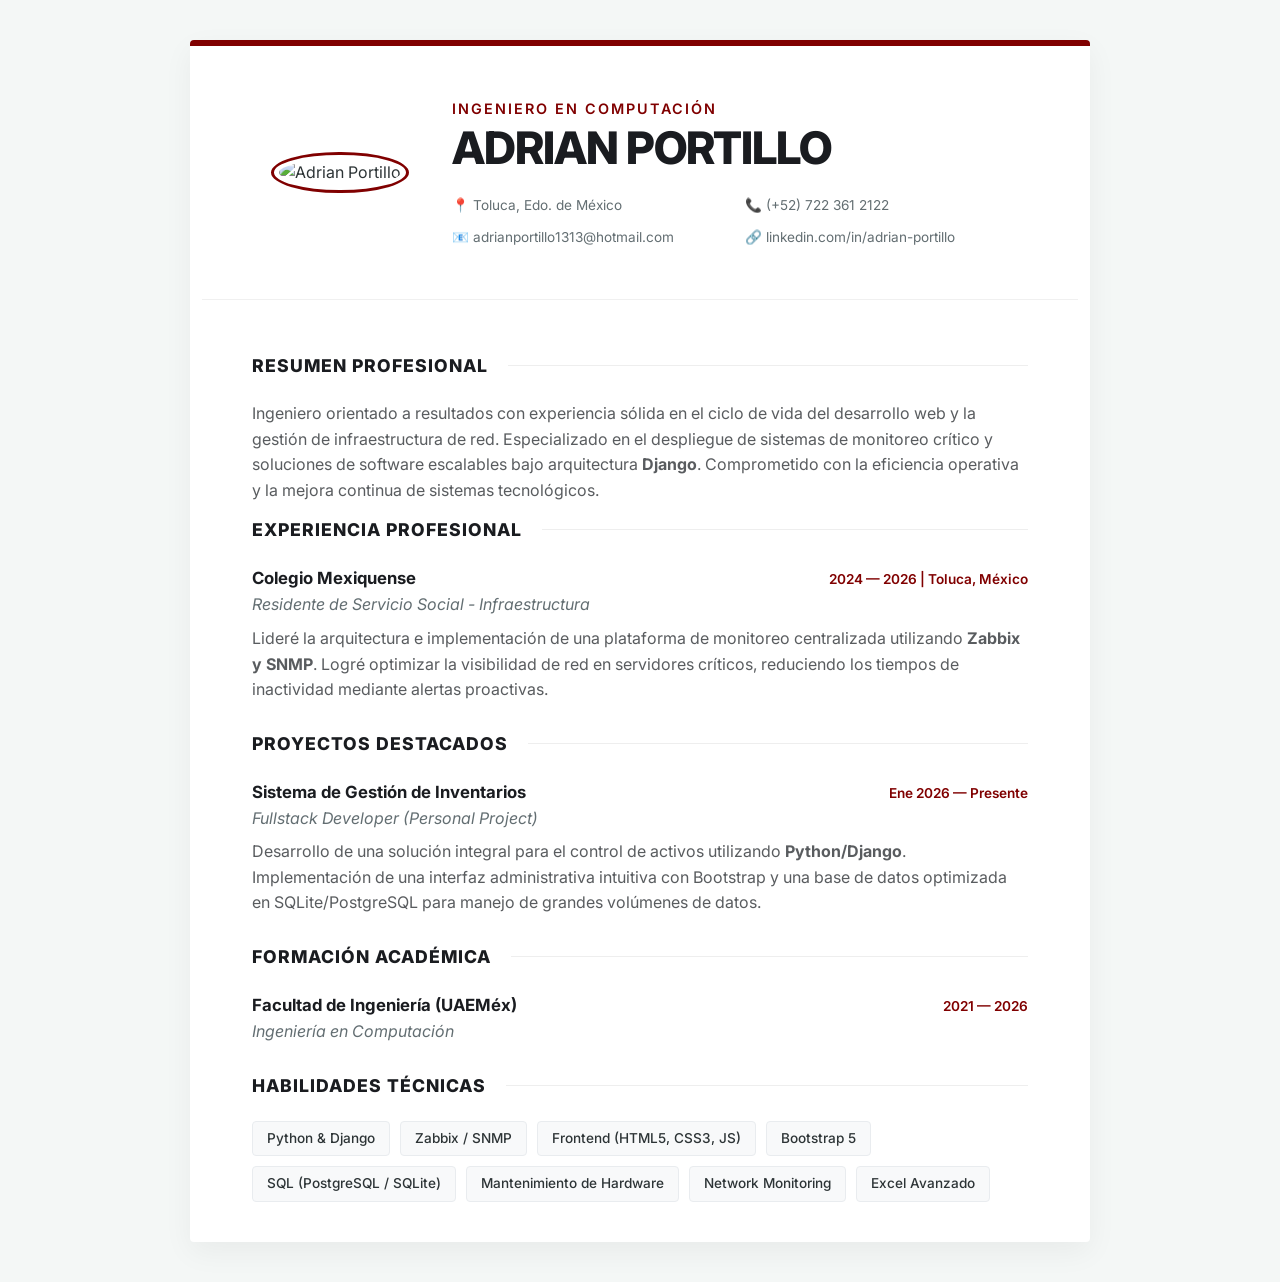
==== cv/Adrian/index.html @ 278dfc6e "Merge pull request #24 from DiegoMS0606/cv-adrian Actualiza el index principal y el CV de Adrian" ====
<!DOCTYPE html>
<html lang="es">

<head>
    <meta charset="UTF-8">
    <meta name="viewport" content="width=device-width, initial-scale=1.0">
    <title>CV - Adrian Portillo Moreno</title>
    <link href="https://cdn.jsdelivr.net/npm/bootstrap@5.3.0/dist/css/bootstrap.min.css" rel="stylesheet">
    <link href="https://fonts.googleapis.com/css2?family=Inter:wght@300;400;600;800&display=swap" rel="stylesheet">
    <style>
        :root {
            --primary: #800000;
            /* Burdeos Profesional */
            --dark: #1a1c20;
            --light-bg: #f4f7f6;
            --text-main: #2d3436;
            --text-muted: #636e72;
        }

        body {
            background-color: var(--light-bg);
            font-family: 'Inter', sans-serif;
            color: var(--text-main);
            line-height: 1.6;
            padding: 40px 0;
        }

        .cv-paper {
            max-width: 900px;
            margin: auto;
            background: #ffffff;
            box-shadow: 0 10px 30px rgba(0, 0, 0, 0.05);
            border-radius: 4px;
            overflow: hidden;
            border-top: 6px solid var(--primary);
        }

        /* Header Estilizado */
        .header-main {
            padding: 50px;
            background-color: #fff;
            border-bottom: 1px solid #f0f0f0;
        }

        .profile-img {
            width: 150px;
            height: 150px;
            object-fit: cover;
            border-radius: 50%;
            /* Círculo perfecto es más estético */
            border: 3px solid var(--primary);
            padding: 5px;
            background: #fff;
        }

        .name-title h1 {
            font-weight: 800;
            color: var(--dark);
            letter-spacing: -1px;
            font-size: 2.8rem;
            margin-bottom: 0;
        }

        .name-title .occupation {
            color: var(--primary);
            font-weight: 600;
            text-transform: uppercase;
            letter-spacing: 2px;
            font-size: 0.9rem;
        }

        .contact-grid {
            display: grid;
            grid-template-columns: repeat(2, 1fr);
            gap: 10px;
            margin-top: 20px;
            font-size: 0.85rem;
            color: var(--text-muted);
        }

        /* Cuerpo del CV */
        .cv-content {
            padding: 40px 50px;
        }

        .section-header {
            display: flex;
            align-items: center;
            margin-bottom: 25px;
            margin-top: 15px;
        }

        .section-header h3 {
            font-size: 1.1rem;
            font-weight: 800;
            color: var(--dark);
            text-transform: uppercase;
            letter-spacing: 1px;
            margin: 0;
            min-width: fit-content;
        }

        .section-header .line {
            flex-grow: 1;
            height: 1px;
            background: #eee;
            margin-left: 20px;
        }

        /* Items de Experiencia */
        .exp-item {
            margin-bottom: 30px;
            position: relative;
        }

        .exp-header {
            display: flex;
            justify-content: space-between;
            align-items: baseline;
        }

        .company {
            font-weight: 700;
            font-size: 1.05rem;
            color: var(--dark);
        }

        .date-location {
            color: var(--primary);
            font-weight: 600;
            font-size: 0.85rem;
        }

        .job-title {
            display: block;
            font-style: italic;
            color: var(--text-muted);
            margin-bottom: 8px;
        }

        /* Habilidades */
        .skills-container {
            display: flex;
            flex-wrap: wrap;
            gap: 10px;
        }

        .skill-tag {
            background: #f8f9fa;
            border: 1px solid #e9ecef;
            color: var(--text-main);
            padding: 6px 14px;
            border-radius: 4px;
            font-size: 0.85rem;
            font-weight: 500;
            transition: all 0.2s;
        }

        .skill-tag:hover {
            border-color: var(--primary);
            color: var(--primary);
            transform: translateY(-2px);
        }

        @media (max-width: 768px) {
            .contact-grid {
                grid-template-columns: 1fr;
            }

            .header-main {
                padding: 30px;
                text-align: center;
            }

            .exp-header {
                flex-direction: column;
            }

            .cv-content {
                padding: 30px;
            }
        }
    </style>
</head>

<body>

    <div class="container cv-paper">
        <header class="header-main">
            <div class="row align-items-center">
                <div class="col-md-3 text-center mb-4 mb-md-0">
                    <img src="../../img/gabo.jpg" alt="Adrian Portillo" class="profile-img">
                </div>
                <div class="col-md-9 name-title">
                    <span class="occupation">Ingeniero en Computación</span>
                    <h1>ADRIAN PORTILLO</h1>
                    <div class="contact-grid">
                        <span>📍 Toluca, Edo. de México</span>
                        <span>📞 (+52) 722 361 2122</span>
                        <span>📧 adrianportillo1313@hotmail.com</span>
                        <span>🔗 linkedin.com/in/adrian-portillo</span>
                    </div>
                </div>
            </div>
        </header>

        <div class="cv-content">

            <div class="section-header">
                <h3>Resumen Profesional</h3>
                <div class="line"></div>
            </div>
            <p class="text-muted">
                Ingeniero orientado a resultados con experiencia sólida en el ciclo de vida del desarrollo web y la
                gestión de infraestructura de red. Especializado en el despliegue de sistemas de monitoreo crítico y
                soluciones de software escalables bajo arquitectura <strong>Django</strong>. Comprometido con la
                eficiencia operativa y la mejora continua de sistemas tecnológicos.
            </p>

            <div class="section-header">
                <h3>Experiencia Profesional</h3>
                <div class="line"></div>
            </div>

            <div class="exp-item">
                <div class="exp-header">
                    <span class="company">Colegio Mexiquense</span>
                    <span class="date-location">2024 — 2026 | Toluca, México</span>
                </div>
                <span class="job-title">Residente de Servicio Social - Infraestructura</span>
                <p class="text-muted">
                    Lideré la arquitectura e implementación de una plataforma de monitoreo centralizada utilizando
                    <strong>Zabbix y SNMP</strong>. Logré optimizar la visibilidad de red en servidores críticos,
                    reduciendo los tiempos de inactividad mediante alertas proactivas.
                </p>
            </div>

            <div class="section-header">
                <h3>Proyectos Destacados</h3>
                <div class="line"></div>
            </div>

            <div class="exp-item">
                <div class="exp-header">
                    <span class="company">Sistema de Gestión de Inventarios</span>
                    <span class="date-location">Ene 2026 — Presente</span>
                </div>
                <span class="job-title">Fullstack Developer (Personal Project)</span>
                <p class="text-muted">
                    Desarrollo de una solución integral para el control de activos utilizando
                    <strong>Python/Django</strong>. Implementación de una interfaz administrativa intuitiva con
                    Bootstrap y una base de datos optimizada en SQLite/PostgreSQL para manejo de grandes volúmenes de
                    datos.
                </p>
            </div>

            <div class="section-header">
                <h3>Formación Académica</h3>
                <div class="line"></div>
            </div>

            <div class="exp-item">
                <div class="exp-header">
                    <span class="company">Facultad de Ingeniería (UAEMéx)</span>
                    <span class="date-location">2021 — 2026</span>
                </div>
                <span class="job-title">Ingeniería en Computación</span>
            </div>

            <div class="section-header">
                <h3>Habilidades Técnicas</h3>
                <div class="line"></div>
            </div>
            <div class="skills-container">
                <div class="skill-tag">Python & Django</div>
                <div class="skill-tag">Zabbix / SNMP</div>
                <div class="skill-tag">Frontend (HTML5, CSS3, JS)</div>
                <div class="skill-tag">Bootstrap 5</div>
                <div class="skill-tag">SQL (PostgreSQL / SQLite)</div>
                <div class="skill-tag">Mantenimiento de Hardware</div>
                <div class="skill-tag">Network Monitoring</div>
                <div class="skill-tag">Excel Avanzado</div>
            </div>
        </div>
    </div>

</body>

</html>
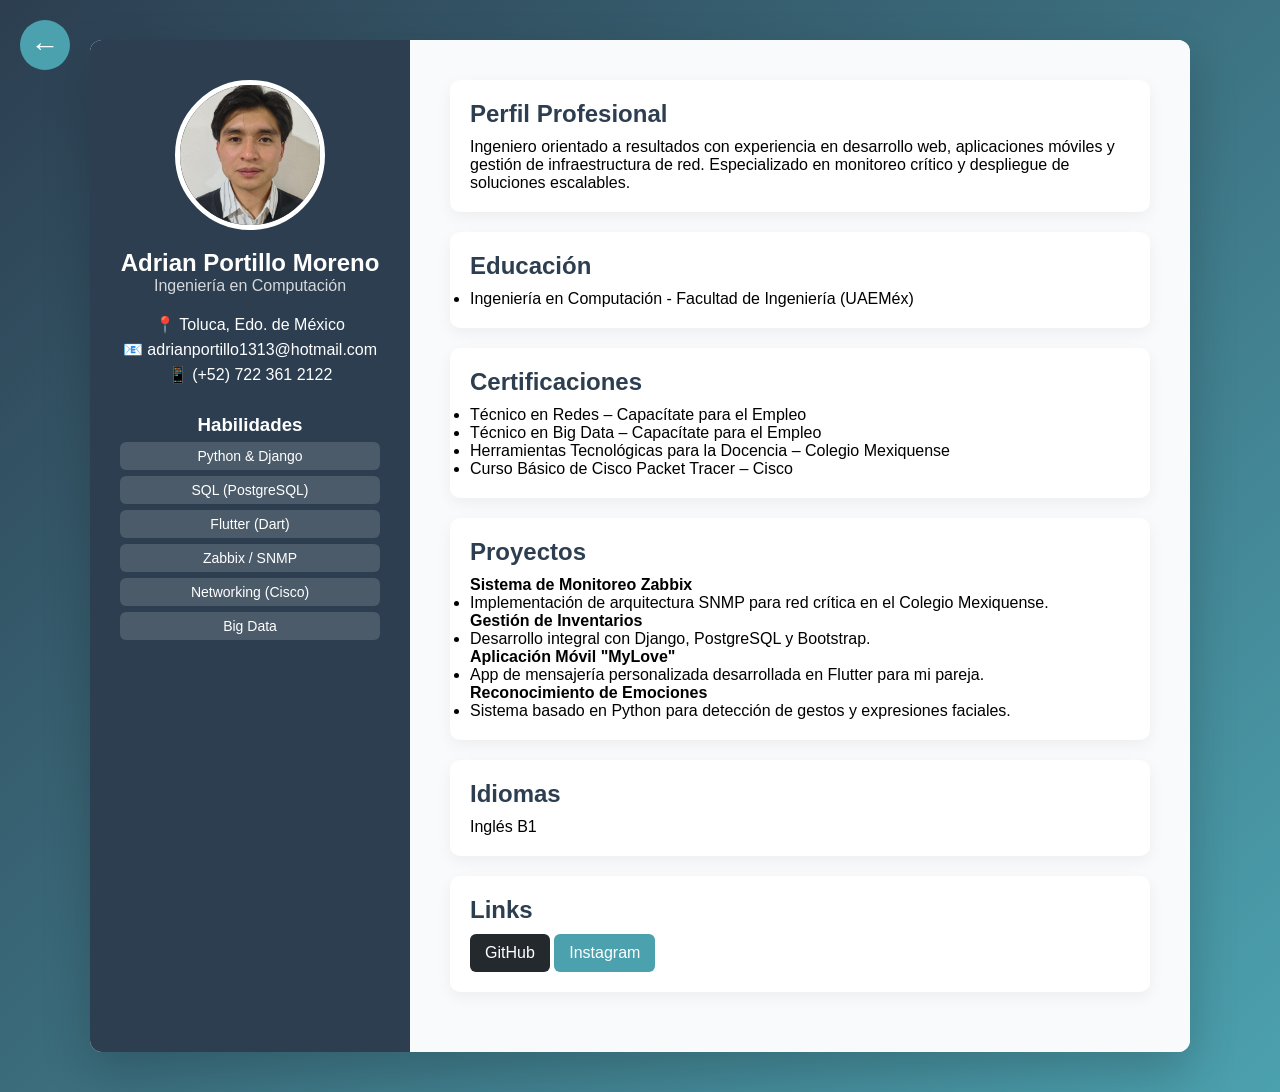
==== commit f21aac4a: "Merge pull request #61 from DiegoMS0606/adrian-portillo Actualización final Adrian y Gabo" ====
--- a/cv/Adrian/index.html
+++ b/cv/Adrian/index.html
@@ -3,285 +3,110 @@
 
 <head>
     <meta charset="UTF-8">
+    <title>CV - Adrian Portillo Moreno</title>
+    <link rel="stylesheet" href="../../css/styles.css">
     <meta name="viewport" content="width=device-width, initial-scale=1.0">
-    <title>CV - Adrian Portillo Moreno</title>
-    <link href="https://cdn.jsdelivr.net/npm/bootstrap@5.3.0/dist/css/bootstrap.min.css" rel="stylesheet">
-    <link href="https://fonts.googleapis.com/css2?family=Inter:wght@300;400;600;800&display=swap" rel="stylesheet">
-    <style>
-        :root {
-            --primary: #800000;
-            /* Burdeos Profesional */
-            --dark: #1a1c20;
-            --light-bg: #f4f7f6;
-            --text-main: #2d3436;
-            --text-muted: #636e72;
-        }
-
-        body {
-            background-color: var(--light-bg);
-            font-family: 'Inter', sans-serif;
-            color: var(--text-main);
-            line-height: 1.6;
-            padding: 40px 0;
-        }
-
-        .cv-paper {
-            max-width: 900px;
-            margin: auto;
-            background: #ffffff;
-            box-shadow: 0 10px 30px rgba(0, 0, 0, 0.05);
-            border-radius: 4px;
-            overflow: hidden;
-            border-top: 6px solid var(--primary);
-        }
-
-        /* Header Estilizado */
-        .header-main {
-            padding: 50px;
-            background-color: #fff;
-            border-bottom: 1px solid #f0f0f0;
-        }
-
-        .profile-img {
-            width: 150px;
-            height: 150px;
-            object-fit: cover;
-            border-radius: 50%;
-            /* Círculo perfecto es más estético */
-            border: 3px solid var(--primary);
-            padding: 5px;
-            background: #fff;
-        }
-
-        .name-title h1 {
-            font-weight: 800;
-            color: var(--dark);
-            letter-spacing: -1px;
-            font-size: 2.8rem;
-            margin-bottom: 0;
-        }
-
-        .name-title .occupation {
-            color: var(--primary);
-            font-weight: 600;
-            text-transform: uppercase;
-            letter-spacing: 2px;
-            font-size: 0.9rem;
-        }
-
-        .contact-grid {
-            display: grid;
-            grid-template-columns: repeat(2, 1fr);
-            gap: 10px;
-            margin-top: 20px;
-            font-size: 0.85rem;
-            color: var(--text-muted);
-        }
-
-        /* Cuerpo del CV */
-        .cv-content {
-            padding: 40px 50px;
-        }
-
-        .section-header {
-            display: flex;
-            align-items: center;
-            margin-bottom: 25px;
-            margin-top: 15px;
-        }
-
-        .section-header h3 {
-            font-size: 1.1rem;
-            font-weight: 800;
-            color: var(--dark);
-            text-transform: uppercase;
-            letter-spacing: 1px;
-            margin: 0;
-            min-width: fit-content;
-        }
-
-        .section-header .line {
-            flex-grow: 1;
-            height: 1px;
-            background: #eee;
-            margin-left: 20px;
-        }
-
-        /* Items de Experiencia */
-        .exp-item {
-            margin-bottom: 30px;
-            position: relative;
-        }
-
-        .exp-header {
-            display: flex;
-            justify-content: space-between;
-            align-items: baseline;
-        }
-
-        .company {
-            font-weight: 700;
-            font-size: 1.05rem;
-            color: var(--dark);
-        }
-
-        .date-location {
-            color: var(--primary);
-            font-weight: 600;
-            font-size: 0.85rem;
-        }
-
-        .job-title {
-            display: block;
-            font-style: italic;
-            color: var(--text-muted);
-            margin-bottom: 8px;
-        }
-
-        /* Habilidades */
-        .skills-container {
-            display: flex;
-            flex-wrap: wrap;
-            gap: 10px;
-        }
-
-        .skill-tag {
-            background: #f8f9fa;
-            border: 1px solid #e9ecef;
-            color: var(--text-main);
-            padding: 6px 14px;
-            border-radius: 4px;
-            font-size: 0.85rem;
-            font-weight: 500;
-            transition: all 0.2s;
-        }
-
-        .skill-tag:hover {
-            border-color: var(--primary);
-            color: var(--primary);
-            transform: translateY(-2px);
-        }
-
-        @media (max-width: 768px) {
-            .contact-grid {
-                grid-template-columns: 1fr;
-            }
-
-            .header-main {
-                padding: 30px;
-                text-align: center;
-            }
-
-            .exp-header {
-                flex-direction: column;
-            }
-
-            .cv-content {
-                padding: 30px;
-            }
-        }
-    </style>
 </head>
 
-<body>
+<body class="cv">
 
-    <div class="container cv-paper">
-        <header class="header-main">
-            <div class="row align-items-center">
-                <div class="col-md-3 text-center mb-4 mb-md-0">
-                    <img src="../../img/gabo.jpg" alt="Adrian Portillo" class="profile-img">
-                </div>
-                <div class="col-md-9 name-title">
-                    <span class="occupation">Ingeniero en Computación</span>
-                    <h1>ADRIAN PORTILLO</h1>
-                    <div class="contact-grid">
-                        <span>📍 Toluca, Edo. de México</span>
-                        <span>📞 (+52) 722 361 2122</span>
-                        <span>📧 adrianportillo1313@hotmail.com</span>
-                        <span>🔗 linkedin.com/in/adrian-portillo</span>
-                    </div>
-                </div>
-            </div>
-        </header>
+    <a href="../../index.html" class="back-btn" title="Regresar al Inicio">←</a>
 
-        <div class="cv-content">
+    <div class="wrapper">
 
-            <div class="section-header">
-                <h3>Resumen Profesional</h3>
-                <div class="line"></div>
-            </div>
-            <p class="text-muted">
-                Ingeniero orientado a resultados con experiencia sólida en el ciclo de vida del desarrollo web y la
-                gestión de infraestructura de red. Especializado en el despliegue de sistemas de monitoreo crítico y
-                soluciones de software escalables bajo arquitectura <strong>Django</strong>. Comprometido con la
-                eficiencia operativa y la mejora continua de sistemas tecnológicos.
-            </p>
+        <aside class="sidebar">
+            <img src="../../img/adrian.jpg" alt="Foto de perfil" class="profile-pic">
 
-            <div class="section-header">
-                <h3>Experiencia Profesional</h3>
-                <div class="line"></div>
+            <h1 class="cv">Adrian Portillo Moreno</h1>
+            <p class="role">Ingeniería en Computación</p>
+
+            <div class="contact">
+                <p>📍 Toluca, Edo. de México</p>
+                <p>
+                    <a href="mailto:adrianportillo1313@hotmail.com?subject=Contacto desde portafolio"
+                        title="Enviar Correo">
+                        📧 adrianportillo1313@hotmail.com
+                    </a>
+                </p>
+                <p>📱 (+52) 722 361 2122</p>
             </div>
 
-            <div class="exp-item">
-                <div class="exp-header">
-                    <span class="company">Colegio Mexiquense</span>
-                    <span class="date-location">2024 — 2026 | Toluca, México</span>
+            <div class="skills">
+                <h3>Habilidades</h3>
+                <div class="skill">Python & Django</div>
+                <div class="skill">SQL (PostgreSQL)</div>
+                <div class="skill">Flutter (Dart)</div>
+                <div class="skill">Zabbix / SNMP</div>
+                <div class="skill">Networking (Cisco)</div>
+                <div class="skill">Big Data</div>
+            </div>
+        </aside>
+
+        <main class="content">
+
+            <section class="card">
+                <h2>Perfil Profesional</h2>
+                <p>
+                    Ingeniero orientado a resultados con experiencia en desarrollo web, aplicaciones móviles y gestión
+                    de infraestructura de red.
+                    Especializado en monitoreo crítico y despliegue de soluciones escalables.
+                </p>
+            </section>
+
+            <section class="card">
+                <h2>Educación</h2>
+                <ul>
+                    <li>Ingeniería en Computación - Facultad de Ingeniería (UAEMéx)</li>
+                </ul>
+            </section>
+
+            <section class="card">
+                <h2>Certificaciones</h2>
+                <ul>
+                    <li>Técnico en Redes – Capacítate para el Empleo</li>
+                    <li>Técnico en Big Data – Capacítate para el Empleo</li>
+                    <li>Herramientas Tecnológicas para la Docencia – Colegio Mexiquense</li>
+                    <li>Curso Básico de Cisco Packet Tracer – Cisco</li>
+                </ul>
+            </section>
+
+            <section class="card">
+                <h2>Proyectos</h2>
+                <p><strong>Sistema de Monitoreo Zabbix</strong></p>
+                <ul>
+                    <li>Implementación de arquitectura SNMP para red crítica en el Colegio Mexiquense.</li>
+                </ul>
+                <p><strong>Gestión de Inventarios</strong></p>
+                <ul>
+                    <li>Desarrollo integral con Django, PostgreSQL y Bootstrap.</li>
+                </ul>
+                <p><strong>Aplicación Móvil "MyLove"</strong></p>
+                <ul>
+                    <li>App de mensajería personalizada desarrollada en Flutter para mi pareja.</li>
+                </ul>
+                <p><strong>Reconocimiento de Emociones</strong></p>
+                <ul>
+                    <li>Sistema basado en Python para detección de gestos y expresiones faciales.</li>
+                </ul>
+            </section>
+
+            <section class="card">
+                <h2>Idiomas</h2>
+                <p>Inglés B1</p>
+            </section>
+
+            <section class="card">
+                <h2>Links</h2>
+                <div class="links-container">
+                    <a href="https://github.com/g3adrianportillomoreno-png" target="_blank" class="btn"
+                        style="background-color: #24292e;">GitHub</a>
+                    <a href="https://www.instagram.com/adrian.portillo10?igsh=azh4dW0zMWlueW1p" target="_blank"
+                        class="btn">Instagram</a>
                 </div>
-                <span class="job-title">Residente de Servicio Social - Infraestructura</span>
-                <p class="text-muted">
-                    Lideré la arquitectura e implementación de una plataforma de monitoreo centralizada utilizando
-                    <strong>Zabbix y SNMP</strong>. Logré optimizar la visibilidad de red en servidores críticos,
-                    reduciendo los tiempos de inactividad mediante alertas proactivas.
-                </p>
-            </div>
+            </section>
 
-            <div class="section-header">
-                <h3>Proyectos Destacados</h3>
-                <div class="line"></div>
-            </div>
+        </main>
 
-            <div class="exp-item">
-                <div class="exp-header">
-                    <span class="company">Sistema de Gestión de Inventarios</span>
-                    <span class="date-location">Ene 2026 — Presente</span>
-                </div>
-                <span class="job-title">Fullstack Developer (Personal Project)</span>
-                <p class="text-muted">
-                    Desarrollo de una solución integral para el control de activos utilizando
-                    <strong>Python/Django</strong>. Implementación de una interfaz administrativa intuitiva con
-                    Bootstrap y una base de datos optimizada en SQLite/PostgreSQL para manejo de grandes volúmenes de
-                    datos.
-                </p>
-            </div>
-
-            <div class="section-header">
-                <h3>Formación Académica</h3>
-                <div class="line"></div>
-            </div>
-
-            <div class="exp-item">
-                <div class="exp-header">
-                    <span class="company">Facultad de Ingeniería (UAEMéx)</span>
-                    <span class="date-location">2021 — 2026</span>
-                </div>
-                <span class="job-title">Ingeniería en Computación</span>
-            </div>
-
-            <div class="section-header">
-                <h3>Habilidades Técnicas</h3>
-                <div class="line"></div>
-            </div>
-            <div class="skills-container">
-                <div class="skill-tag">Python & Django</div>
-                <div class="skill-tag">Zabbix / SNMP</div>
-                <div class="skill-tag">Frontend (HTML5, CSS3, JS)</div>
-                <div class="skill-tag">Bootstrap 5</div>
-                <div class="skill-tag">SQL (PostgreSQL / SQLite)</div>
-                <div class="skill-tag">Mantenimiento de Hardware</div>
-                <div class="skill-tag">Network Monitoring</div>
-                <div class="skill-tag">Excel Avanzado</div>
-            </div>
-        </div>
     </div>
 
 </body>
--- a/css/styles.css
+++ b/css/styles.css
@@ -0,0 +1,450 @@
+* {
+    margin: 0;
+    padding: 0;
+    box-sizing: border-box;
+}
+
+body {
+    font-family: 'Segoe UI', sans-serif;
+    background: linear-gradient(135deg, #2c3e50, #4ca1af);
+    min-height: 100vh;
+}
+
+
+/* LAYOUT */
+
+.wrapper {
+    display: flex;
+    max-width: 1100px;
+    margin: 40px auto;
+    background: white;
+    border-radius: 12px;
+    overflow: hidden;
+    box-shadow: 0 20px 50px rgba(0,0,0,0.2);
+}
+
+/* SIDEBAR */
+
+.sidebar {
+    background: #2c3e50;
+    color: white;
+    width: 320px;
+    padding: 40px 30px;
+    text-align: center;
+}
+.sidebar a{
+    color: white;
+}
+
+.profile-pic {
+    width: 150px;
+    height: 150px;
+    border-radius: 50%;
+    object-fit: cover;
+    border: 5px solid white;
+    margin-bottom: 15px;
+}
+
+.role {
+    opacity: 0.8;
+    margin-bottom: 20px;
+}
+
+.contact p, .contact a {
+    margin: 6px 0;
+    text-decoration: none;
+}
+
+/* SKILLS */
+
+.skills {
+    margin-top: 30px;
+}
+
+.skill {
+    background: rgba(255,255,255,0.15);
+    margin: 6px 0;
+    padding: 6px;
+    border-radius: 6px;
+    font-size: 14px;
+}
+
+/* CONTENT */
+
+.content {
+    flex: 1;
+    padding: 40px;
+    background: #f9fafc;
+}
+
+.card {
+    background: white;
+    padding: 20px;
+    margin-bottom: 20px;
+    border-radius: 10px;
+    box-shadow: 0 5px 15px rgba(0,0,0,0.05);
+}
+
+.card .certifications a{
+    text-decoration: none;
+    color: black;
+}
+
+h2 {
+    margin-bottom: 10px;
+    color: #2c3e50;
+}
+
+/* BUTTON */
+
+.btn {
+    display: inline-block;
+    padding: 10px 15px;
+    background: #4ca1af;
+    color: white;
+    border-radius: 6px;
+    text-decoration: none;
+    transition: 0.3s;
+}
+
+.btn:hover {
+    background: #2c3e50;
+}
+
+.back-btn {
+    position: fixed;
+    top: 20px;
+    left: 20px;
+    background: #4ca1af;
+    color: white;
+
+    width: 50px;
+    height: 50px;
+
+    display: flex;
+    align-items: center;
+    justify-content: center;
+
+    border-radius: 50%;
+    text-decoration: none;
+    font-size: 1.8rem;
+
+    z-index: 1000;
+    transition: 0.3s;
+}
+
+.back-btn:hover {
+    background: #2c3e50;
+}
+
+/* 📱 RESPONSIVE */
+
+@media (max-width: 900px) {
+    .wrapper {
+        flex-direction: column;
+    }
+
+    .sidebar {
+        width: 100%;
+    }
+
+    .content {
+        padding: 25px;
+    }
+
+    .profile-pic {
+        width: 120px;
+        height: 120px;
+    }
+    
+}
+
+@media (max-width: 600px) {
+    .home header h1 {
+        font-size: 1.5rem;
+    }
+
+    .home .container {
+        padding: 15px;
+    }
+}
+
+/* =========================
+   🔵 ESTILOS SOLO PARA INDEX
+========================= */
+
+.home {
+    display: flex;
+    flex-direction: column;
+    min-height: 100vh;
+}
+
+
+/* El main crece y empuja el footer */
+.home .container {
+    flex: 1;
+    max-width: 1000px;
+    margin: 30px auto;
+    padding: 20px;
+    width: 100%;
+}
+
+/* Footer siempre abajo */
+.home footer {
+    text-align: center;
+    padding: 20px;
+    opacity: 0.7;
+}
+
+
+
+.home {
+    font-family: Arial, sans-serif;
+    background: #0f172a;
+    color: #e2e8f0;
+}
+
+/* HEADER */
+.home header {
+    background: #1e293b;
+    padding: 20px;
+    text-align: center;
+}
+
+.home header h1 {
+    font-size: 2rem;
+}
+
+.home header p {
+    opacity: 0.8;
+}
+
+/* CONTENEDOR */
+.home .container {
+    max-width: 1000px;
+    margin: 30px auto;
+    padding: 20px;
+}
+
+/* GRID */
+.home .grid {
+    display: grid;
+    grid-template-columns: repeat(auto-fit, minmax(250px, 280px));
+    justify-content: center;
+    gap: 25px;
+}
+
+/* TARJETAS */
+.home .card-index {
+    background: #1e293b;
+    padding: 25px 20px;
+    border-radius: 12px;
+    text-align: center;
+    transition: 0.3s;
+    border: 1px solid #334155;
+    min-height: 300px;
+}
+
+.home .card-index:hover {
+    transform: translateY(-5px);
+    background: #334155;
+}
+
+/* LINKS */
+.home .card-index a {
+    text-decoration: none;
+    color: #38bdf8;
+    font-weight: bold;
+    display: flex;
+    flex-direction: column;
+    align-items: center;
+    justify-content: center;
+}
+
+
+.home .card-index img {
+    width: 250px;
+    height: 250px;
+    border-radius: 50%;
+    object-fit: cover;
+    border: 3px solid #38bdf8;
+    margin-bottom: 15px;
+    transition: 0.3s;
+}
+
+/* Hover */
+.home .card-index:hover img {
+    transform: scale(1.1);
+}
+.home .card-index h3 {
+    margin-top: 10px;
+    font-size: 1.5rem;
+}
+.main-header {
+    background: linear-gradient(135deg, #0f172a, #1e293b);
+    padding: 50px 20px;
+    text-align: center;
+    border-bottom: 1px solid #334155;
+}
+
+.header-content h1 {
+    font-size: 2.5rem;
+    margin-bottom: 10px;
+    color: #f8fafc;
+}
+
+.header-content p {
+    color: #cbd5e1;
+    margin: 6px 0;
+}
+
+.hero-section,
+.info-section,
+.members-section {
+    background: #1e293b;
+    border: 1px solid #334155;
+    border-radius: 14px;
+    padding: 30px;
+    margin-bottom: 30px;
+}
+
+.hero-section h2,
+.info-section h2,
+.members-section h2 {
+    color: #38bdf8;
+    margin-bottom: 15px;
+}
+
+.hero-section p,
+.info-section p {
+    color: #cbd5e1;
+    line-height: 1.8;
+    margin-bottom: 12px;
+}
+
+.skills-grid {
+    display: flex;
+    flex-wrap: wrap;
+    gap: 12px;
+    margin-top: 15px;
+}
+
+.skills-grid span {
+    background: #0f172a;
+    color: #38bdf8;
+    border: 1px solid #38bdf8;
+    padding: 10px 14px;
+    border-radius: 999px;
+    font-size: 14px;
+}
+
+.members-section .grid {
+    margin-top: 20px;
+}
+
+.filtros-container {
+    background: #1e293b;
+    border-radius: 12px;
+    padding: 1.5rem;
+    margin: 2rem 0;
+    border: 1px solid #334155;
+}
+
+.filtros-container h3 {
+    color: #38bdf8;
+    margin-bottom: 1rem;
+    font-size: 1.2rem;
+    text-align: center;
+}
+
+.filtros-buttons {
+    display: flex;
+    flex-wrap: wrap;
+    justify-content: center;
+    gap: 0.6rem;
+}
+
+.filtro-boton {
+    background: #334155;
+    border: none;
+    padding: 0.5rem 1.2rem;
+    border-radius: 40px;
+    font-size: 0.85rem;
+    font-weight: 500;
+    color: #e2e8f0;
+    cursor: pointer;
+    transition: all 0.2s ease;
+    font-family: inherit;
+}
+
+.filtro-boton:hover {
+    background: #38bdf8;
+    color: #0f172a;
+    transform: translateY(-2px);
+}
+
+.filtro-boton.activo {
+    background: #38bdf8;
+    color: #0f172a;
+    box-shadow: 0 2px 8px rgba(56,189,248,0.3);
+}
+
+.reset-btn {
+    background: #475569;
+}
+
+.reset-btn:hover {
+    background: #38bdf8;
+}
+
+/* Ocultar tarjetas */
+.card-index.oculto {
+    display: none;
+}
+
+/* Etiquetas de habilidades */
+.skills-tags {
+    display: flex;
+    flex-wrap: wrap;
+    justify-content: center;
+    gap: 0.5rem;
+    margin-top: 1rem;
+    padding-top: 0.8rem;
+    border-top: 1px solid #334155;
+}
+
+.skill-tag {
+    display: inline-block;
+    background: #0f172a;
+    padding: 0.25rem 0.8rem;
+    border-radius: 20px;
+    font-size: 0.7rem;
+    font-weight: 500;
+    color: #38bdf8;
+    border: 1px solid #38bdf8;
+}
+
+/* Contador de resultados */
+.contador-filtro {
+    text-align: center;
+    margin-top: 1rem;
+    font-size: 0.85rem;
+    color: #94a3b8;
+}
+
+/* Ajuste responsive */
+@media (max-width: 600px) {
+    .skill-tag {
+        font-size: 0.65rem;
+        padding: 0.2rem 0.6rem;
+    }
+    
+    .filtros-buttons {
+        gap: 0.4rem;
+    }
+    
+    .filtro-boton {
+        padding: 0.4rem 0.8rem;
+        font-size: 0.75rem;
+    }
+}
